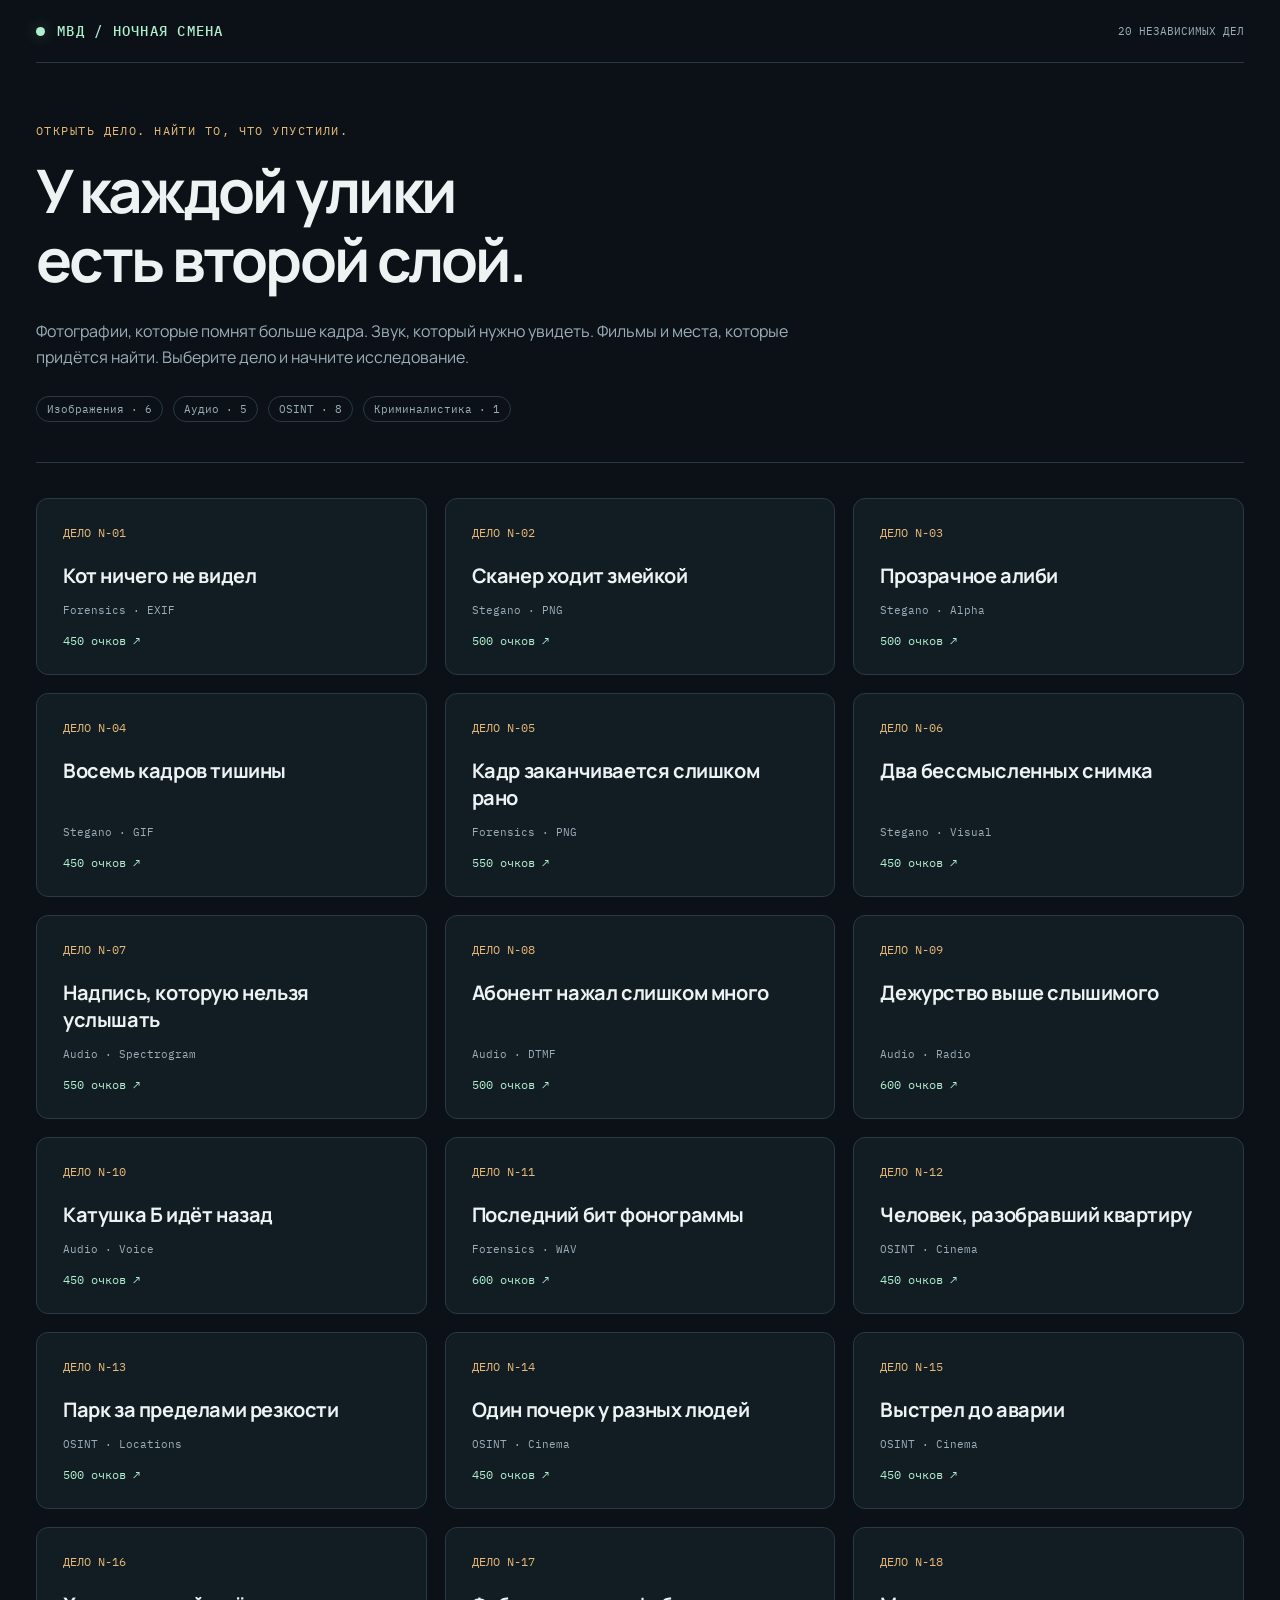
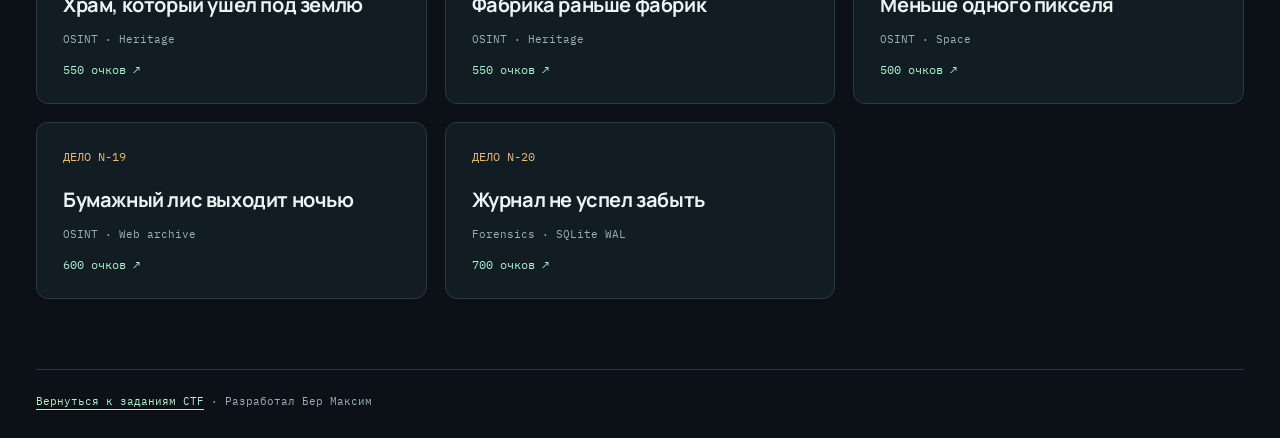
==== night-shift-2026/index.html @ cb9be5d0 "Add 20 Night Shift multimedia and OSINT challenge laboratories" ====
<!doctype html><html lang="ru"><head><meta charset="utf-8"><meta name="viewport" content="width=device-width,initial-scale=1"><title>Ночная смена — 20 дел</title><link rel="stylesheet" href="style.css"></head><body><div class="wrap"><header class="top"><a class="brand" href="./"><b></b>МВД / НОЧНАЯ СМЕНА</a><small>20 НЕЗАВИСИМЫХ ДЕЛ</small></header><main><section class="hero"><div class="eyebrow">Открыть дело. Найти то, что упустили.</div><h1>У каждой улики<br>есть второй слой.</h1><p class="lede">Фотографии, которые помнят больше кадра. Звук, который нужно увидеть. Фильмы и места, которые придётся найти. Выберите дело и начните исследование.</p><div class="meta"><span class="pill">Изображения · 6</span><span class="pill">Аудио · 5</span><span class="pill">OSINT · 8</span><span class="pill">Криминалистика · 1</span></div></section><section class="grid"><a class="case-card" href="01/"><span class="num">ДЕЛО N-01</span><h2>Кот ничего не видел</h2><span class="cat">Forensics · EXIF</span><span class="pts">450 очков ↗</span></a><a class="case-card" href="02/"><span class="num">ДЕЛО N-02</span><h2>Сканер ходит змейкой</h2><span class="cat">Stegano · PNG</span><span class="pts">500 очков ↗</span></a><a class="case-card" href="03/"><span class="num">ДЕЛО N-03</span><h2>Прозрачное алиби</h2><span class="cat">Stegano · Alpha</span><span class="pts">500 очков ↗</span></a><a class="case-card" href="04/"><span class="num">ДЕЛО N-04</span><h2>Восемь кадров тишины</h2><span class="cat">Stegano · GIF</span><span class="pts">450 очков ↗</span></a><a class="case-card" href="05/"><span class="num">ДЕЛО N-05</span><h2>Кадр заканчивается слишком рано</h2><span class="cat">Forensics · PNG</span><span class="pts">550 очков ↗</span></a><a class="case-card" href="06/"><span class="num">ДЕЛО N-06</span><h2>Два бессмысленных снимка</h2><span class="cat">Stegano · Visual</span><span class="pts">450 очков ↗</span></a><a class="case-card" href="07/"><span class="num">ДЕЛО N-07</span><h2>Надпись, которую нельзя услышать</h2><span class="cat">Audio · Spectrogram</span><span class="pts">550 очков ↗</span></a><a class="case-card" href="08/"><span class="num">ДЕЛО N-08</span><h2>Абонент нажал слишком много</h2><span class="cat">Audio · DTMF</span><span class="pts">500 очков ↗</span></a><a class="case-card" href="09/"><span class="num">ДЕЛО N-09</span><h2>Дежурство выше слышимого</h2><span class="cat">Audio · Radio</span><span class="pts">600 очков ↗</span></a><a class="case-card" href="10/"><span class="num">ДЕЛО N-10</span><h2>Катушка Б идёт назад</h2><span class="cat">Audio · Voice</span><span class="pts">450 очков ↗</span></a><a class="case-card" href="11/"><span class="num">ДЕЛО N-11</span><h2>Последний бит фонограммы</h2><span class="cat">Forensics · WAV</span><span class="pts">600 очков ↗</span></a><a class="case-card" href="12/"><span class="num">ДЕЛО N-12</span><h2>Человек, разобравший квартиру</h2><span class="cat">OSINT · Cinema</span><span class="pts">450 очков ↗</span></a><a class="case-card" href="13/"><span class="num">ДЕЛО N-13</span><h2>Парк за пределами резкости</h2><span class="cat">OSINT · Locations</span><span class="pts">500 очков ↗</span></a><a class="case-card" href="14/"><span class="num">ДЕЛО N-14</span><h2>Один почерк у разных людей</h2><span class="cat">OSINT · Cinema</span><span class="pts">450 очков ↗</span></a><a class="case-card" href="15/"><span class="num">ДЕЛО N-15</span><h2>Выстрел до аварии</h2><span class="cat">OSINT · Cinema</span><span class="pts">450 очков ↗</span></a><a class="case-card" href="16/"><span class="num">ДЕЛО N-16</span><h2>Храм, который ушёл под землю</h2><span class="cat">OSINT · Heritage</span><span class="pts">550 очков ↗</span></a><a class="case-card" href="17/"><span class="num">ДЕЛО N-17</span><h2>Фабрика раньше фабрик</h2><span class="cat">OSINT · Heritage</span><span class="pts">550 очков ↗</span></a><a class="case-card" href="18/"><span class="num">ДЕЛО N-18</span><h2>Меньше одного пикселя</h2><span class="cat">OSINT · Space</span><span class="pts">500 очков ↗</span></a><a class="case-card" href="19/"><span class="num">ДЕЛО N-19</span><h2>Бумажный лис выходит ночью</h2><span class="cat">OSINT · Web archive</span><span class="pts">600 очков ↗</span></a><a class="case-card" href="20/"><span class="num">ДЕЛО N-20</span><h2>Журнал не успел забыть</h2><span class="cat">Forensics · SQLite WAL</span><span class="pts">700 очков ↗</span></a></section></main><footer><a href="https://mvd-ctf.onrender.com/challenges">Вернуться к заданиям CTF</a> · Разработал Бер Максим</footer></div></body></html>
---- night-shift-2026/style.css ----
@import url('https://fonts.googleapis.com/css2?family=IBM+Plex+Mono:wght@400;500;600&family=Manrope:wght@400;500;600;700;800&display=swap');
:root{color-scheme:dark;--bg:#0b1116;--panel:#121c23;--line:#2a3944;--ink:#edf3f3;--muted:#9baeb9;--mint:#aff0ce;--amber:#e7b978}
*{box-sizing:border-box}body{margin:0;background:var(--bg);color:var(--ink);font:15px/1.65 Manrope,system-ui,sans-serif}a{color:var(--mint);text-underline-offset:4px}button,input,select,textarea{font:inherit}button,select{background:#1a2a34;border:1px solid #38505f;color:var(--ink);padding:9px 14px;border-radius:7px;cursor:pointer}button:hover{border-color:var(--mint)}button:focus-visible,a:focus-visible{outline:2px solid var(--amber);outline-offset:4px}button:disabled{opacity:.45;cursor:wait}.wrap{max-width:1320px;margin:auto;padding:0 36px}.top{border-bottom:1px solid var(--line);padding:22px 0;display:flex;align-items:center;justify-content:space-between;gap:20px}.brand{font:500 14px 'IBM Plex Mono',monospace;letter-spacing:.09em;text-decoration:none}.brand b{display:inline-block;width:9px;height:9px;background:var(--mint);border-radius:50%;margin-right:12px;box-shadow:0 0 16px #aff0ce55}.top small{color:var(--muted);font:11px 'IBM Plex Mono',monospace}.hero{padding:60px 0 40px;border-bottom:1px solid var(--line)}.eyebrow{color:var(--amber);font:12px 'IBM Plex Mono',monospace;letter-spacing:.12em;text-transform:uppercase}h1{font-size:clamp(30px,5vw,60px);line-height:1.15;letter-spacing:-.045em;font-weight:700;margin:18px 0 24px;max-width:1050px}.lede{max-width:820px;color:var(--muted);font-size:16px}.meta{display:flex;gap:10px;flex-wrap:wrap;margin:25px 0 0}.pill{border:1px solid var(--line);padding:5px 10px;border-radius:30px;color:var(--muted);font:11px 'IBM Plex Mono',monospace}.pill.score{color:var(--mint)}.work{display:grid;grid-template-columns:minmax(0,1fr) 310px;gap:32px;padding:34px 0 70px}.evidence{min-width:0}.section-title{font:12px 'IBM Plex Mono',monospace;letter-spacing:.08em;color:var(--muted);text-transform:uppercase;margin:0 0 17px}.media-card{border:1px solid var(--line);border-radius:12px;overflow:hidden;margin-bottom:24px;background:var(--panel)}.media-top{padding:14px 20px;border-bottom:1px solid var(--line);display:flex;align-items:center;justify-content:space-between;gap:12px}.filename{font:12px 'IBM Plex Mono',monospace;overflow-wrap:anywhere}.viewport{padding:20px;overflow:auto;max-height:740px;text-align:center;background:repeating-conic-gradient(#17222a 0% 25%,#132029 0% 50%) 50%/20px 20px}.viewport img{display:block;width:100%;height:auto;max-width:100%;margin:auto;transform-origin:50% 0}.toolbar{display:flex;gap:10px;flex-wrap:wrap;padding:12px 18px;border-top:1px solid var(--line);align-items:center}.toolbar label,.audio-controls label{font:12px 'IBM Plex Mono',monospace;color:var(--muted)}.toolbar input{width:120px}.side-box{padding:22px;background:var(--panel);border:1px solid var(--line);border-radius:12px;margin-bottom:18px}.side-box h2{font:12px 'IBM Plex Mono',monospace;letter-spacing:.06em;margin:0 0 18px;color:var(--amber);text-transform:uppercase}.download{display:flex;justify-content:space-between;gap:10px;padding:10px 0;border-bottom:1px solid var(--line);font:12px 'IBM Plex Mono',monospace;overflow-wrap:anywhere}.download:last-child{border:0}.download span{color:var(--muted)}textarea{resize:vertical;min-height:200px;width:100%;background:#0c151b;border:1px solid var(--line);border-radius:6px;padding:12px;color:var(--ink);font:13px/1.7 'IBM Plex Mono',monospace}.saved{font:11px 'IBM Plex Mono',monospace;color:var(--muted);margin:8px 0 0}.submit-link{display:block;text-align:center;text-decoration:none;border-radius:7px;padding:12px 16px;background:var(--mint);color:#10221b;font-weight:700}.muted{color:var(--muted)}.audio-body{padding:20px}.audio-body audio{width:100%}.audio-controls{display:flex;gap:12px;flex-wrap:wrap;align-items:center;margin:18px 0}.audio-controls input[type=number]{width:90px;padding:7px;background:#0b161e;border:1px solid var(--line);color:var(--ink);border-radius:5px}.audio-body canvas{display:block;max-width:100%;width:100%;background:#081017;border:1px solid var(--line);border-radius:7px}.audio-status{min-height:24px;color:var(--muted);font:11px 'IBM Plex Mono',monospace;margin-top:12px}.file-only{padding:20px}.grid{display:grid;grid-template-columns:repeat(3,minmax(0,1fr));gap:18px;margin:35px 0 70px}.case-card{display:flex;flex-direction:column;text-decoration:none;border:1px solid var(--line);border-radius:12px;padding:26px;background:var(--panel);color:var(--ink);transition:transform .15s,border-color .15s}.case-card:hover{transform:translateY(-4px);border-color:#8dbfa7}.case-card .num{font:12px 'IBM Plex Mono',monospace;color:var(--amber)}.case-card h2{font-size:20px;line-height:1.35;margin:22px 0 14px;letter-spacing:-.02em}.case-card .cat{font:11px 'IBM Plex Mono',monospace;color:var(--muted);margin-top:auto}.case-card .pts{font:12px 'IBM Plex Mono',monospace;color:var(--mint);margin-top:16px}footer{border-top:1px solid var(--line);padding:24px 0 30px;color:var(--muted);font:11px 'IBM Plex Mono',monospace}.error{padding:25px;border:1px solid #bd6d66;border-radius:8px;color:#ffc6be}.visually-hidden{position:absolute;clip:rect(0,0,0,0);width:1px;height:1px;overflow:hidden}.light{filter:brightness(1.8) contrast(1.2)}@media(max-width:950px){.work{grid-template-columns:minmax(0,1fr)}.sidebar{display:grid;grid-template-columns:1fr 1fr;gap:18px}.grid{grid-template-columns:repeat(2,minmax(0,1fr))}}@media(max-width:600px){.wrap{padding:0 18px}.hero{padding:36px 0 28px}.top small{display:none}.work{gap:18px;padding-top:24px}.sidebar,.grid{grid-template-columns:1fr}.media-top{padding:12px;flex-wrap:wrap}.audio-controls{gap:8px}.lede{font-size:14px}.case-card{padding:22px}h1{font-size:36px}}
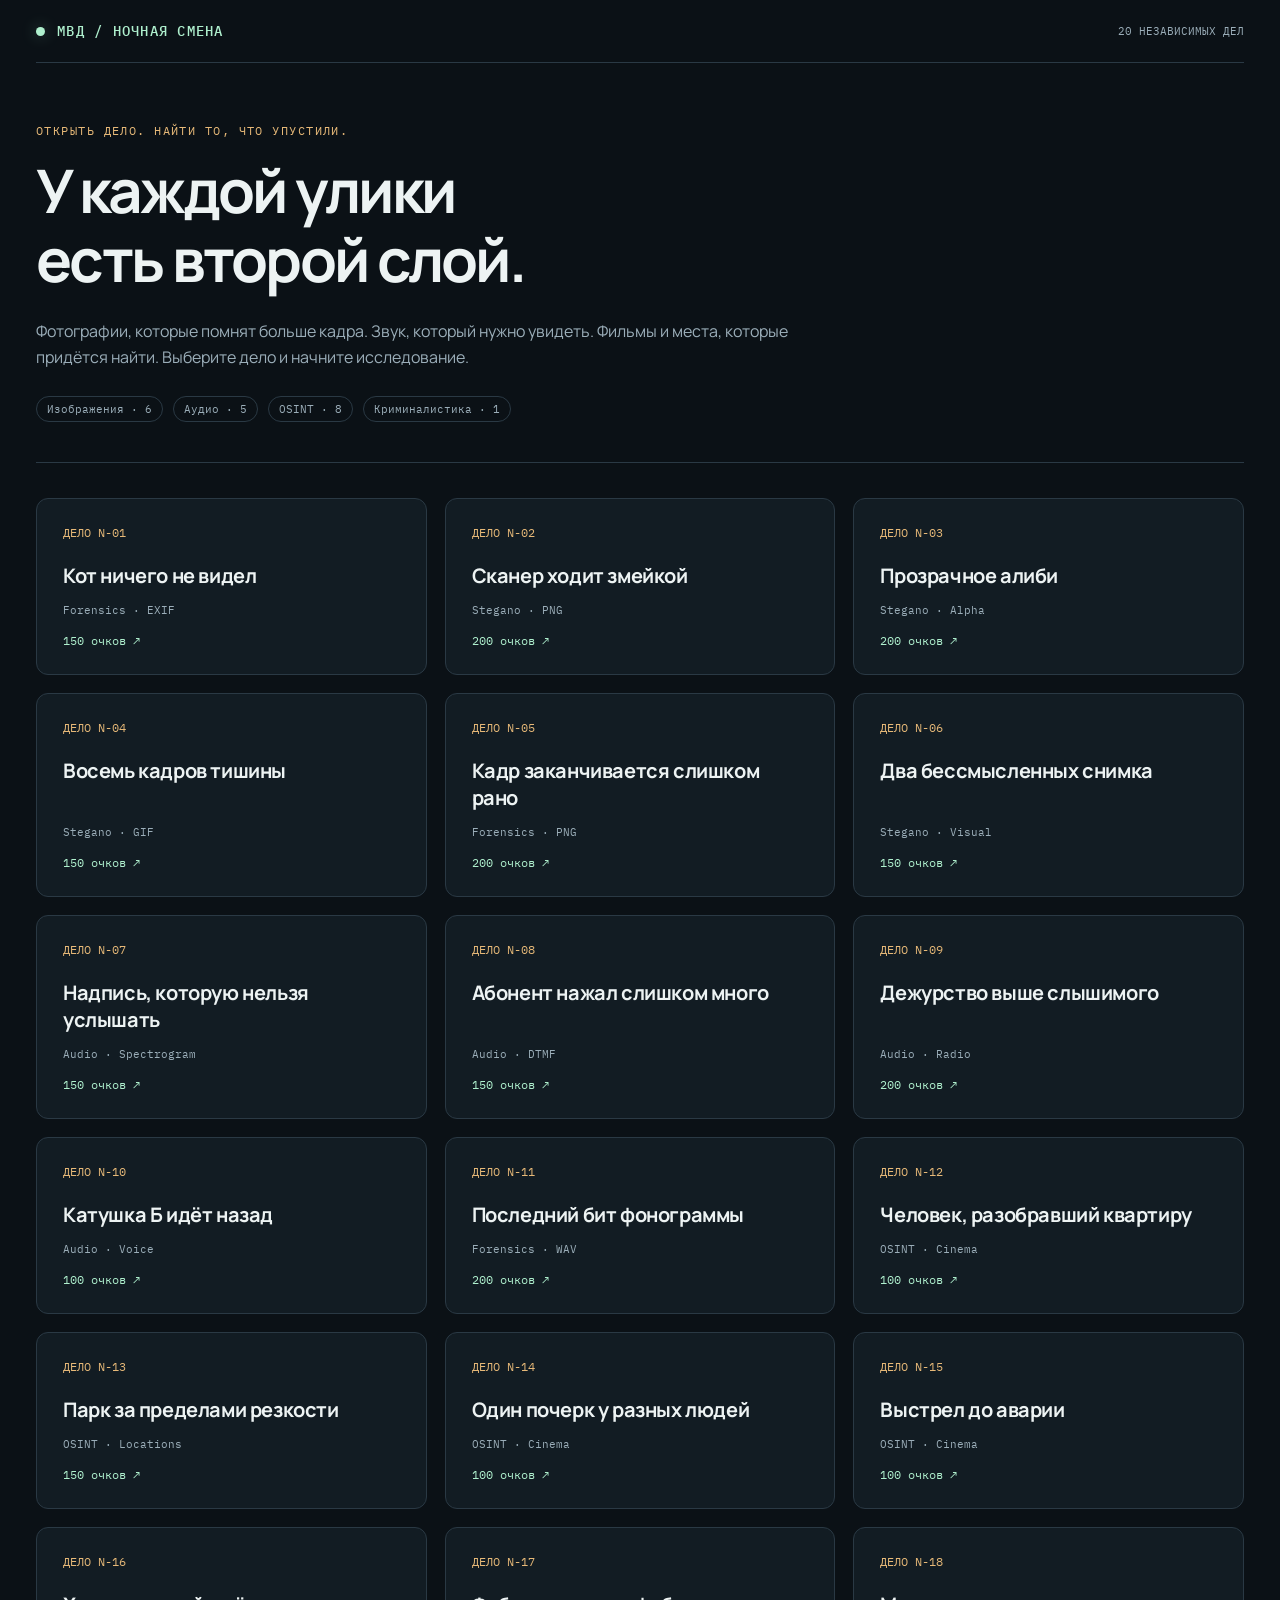
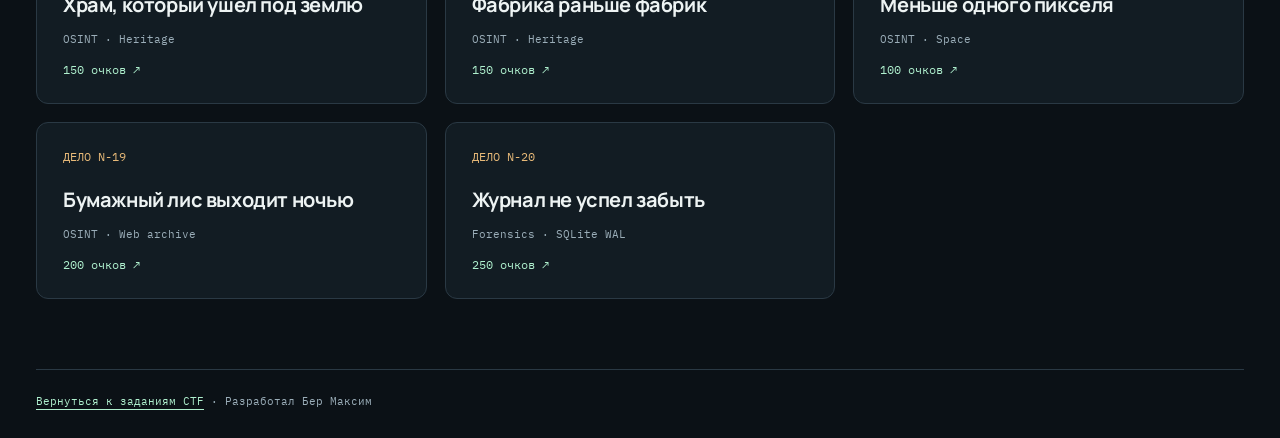
==== commit 6898eb00: "Rebalance Night Shift and add 20 evidence room challenges" ====
--- a/night-shift-2026/index.html
+++ b/night-shift-2026/index.html
@@ -1 +1 @@
-<!doctype html><html lang="ru"><head><meta charset="utf-8"><meta name="viewport" content="width=device-width,initial-scale=1"><title>Ночная смена — 20 дел</title><link rel="stylesheet" href="style.css"></head><body><div class="wrap"><header class="top"><a class="brand" href="./"><b></b>МВД / НОЧНАЯ СМЕНА</a><small>20 НЕЗАВИСИМЫХ ДЕЛ</small></header><main><section class="hero"><div class="eyebrow">Открыть дело. Найти то, что упустили.</div><h1>У каждой улики<br>есть второй слой.</h1><p class="lede">Фотографии, которые помнят больше кадра. Звук, который нужно увидеть. Фильмы и места, которые придётся найти. Выберите дело и начните исследование.</p><div class="meta"><span class="pill">Изображения · 6</span><span class="pill">Аудио · 5</span><span class="pill">OSINT · 8</span><span class="pill">Криминалистика · 1</span></div></section><section class="grid"><a class="case-card" href="01/"><span class="num">ДЕЛО N-01</span><h2>Кот ничего не видел</h2><span class="cat">Forensics · EXIF</span><span class="pts">450 очков ↗</span></a><a class="case-card" href="02/"><span class="num">ДЕЛО N-02</span><h2>Сканер ходит змейкой</h2><span class="cat">Stegano · PNG</span><span class="pts">500 очков ↗</span></a><a class="case-card" href="03/"><span class="num">ДЕЛО N-03</span><h2>Прозрачное алиби</h2><span class="cat">Stegano · Alpha</span><span class="pts">500 очков ↗</span></a><a class="case-card" href="04/"><span class="num">ДЕЛО N-04</span><h2>Восемь кадров тишины</h2><span class="cat">Stegano · GIF</span><span class="pts">450 очков ↗</span></a><a class="case-card" href="05/"><span class="num">ДЕЛО N-05</span><h2>Кадр заканчивается слишком рано</h2><span class="cat">Forensics · PNG</span><span class="pts">550 очков ↗</span></a><a class="case-card" href="06/"><span class="num">ДЕЛО N-06</span><h2>Два бессмысленных снимка</h2><span class="cat">Stegano · Visual</span><span class="pts">450 очков ↗</span></a><a class="case-card" href="07/"><span class="num">ДЕЛО N-07</span><h2>Надпись, которую нельзя услышать</h2><span class="cat">Audio · Spectrogram</span><span class="pts">550 очков ↗</span></a><a class="case-card" href="08/"><span class="num">ДЕЛО N-08</span><h2>Абонент нажал слишком много</h2><span class="cat">Audio · DTMF</span><span class="pts">500 очков ↗</span></a><a class="case-card" href="09/"><span class="num">ДЕЛО N-09</span><h2>Дежурство выше слышимого</h2><span class="cat">Audio · Radio</span><span class="pts">600 очков ↗</span></a><a class="case-card" href="10/"><span class="num">ДЕЛО N-10</span><h2>Катушка Б идёт назад</h2><span class="cat">Audio · Voice</span><span class="pts">450 очков ↗</span></a><a class="case-card" href="11/"><span class="num">ДЕЛО N-11</span><h2>Последний бит фонограммы</h2><span class="cat">Forensics · WAV</span><span class="pts">600 очков ↗</span></a><a class="case-card" href="12/"><span class="num">ДЕЛО N-12</span><h2>Человек, разобравший квартиру</h2><span class="cat">OSINT · Cinema</span><span class="pts">450 очков ↗</span></a><a class="case-card" href="13/"><span class="num">ДЕЛО N-13</span><h2>Парк за пределами резкости</h2><span class="cat">OSINT · Locations</span><span class="pts">500 очков ↗</span></a><a class="case-card" href="14/"><span class="num">ДЕЛО N-14</span><h2>Один почерк у разных людей</h2><span class="cat">OSINT · Cinema</span><span class="pts">450 очков ↗</span></a><a class="case-card" href="15/"><span class="num">ДЕЛО N-15</span><h2>Выстрел до аварии</h2><span class="cat">OSINT · Cinema</span><span class="pts">450 очков ↗</span></a><a class="case-card" href="16/"><span class="num">ДЕЛО N-16</span><h2>Храм, который ушёл под землю</h2><span class="cat">OSINT · Heritage</span><span class="pts">550 очков ↗</span></a><a class="case-card" href="17/"><span class="num">ДЕЛО N-17</span><h2>Фабрика раньше фабрик</h2><span class="cat">OSINT · Heritage</span><span class="pts">550 очков ↗</span></a><a class="case-card" href="18/"><span class="num">ДЕЛО N-18</span><h2>Меньше одного пикселя</h2><span class="cat">OSINT · Space</span><span class="pts">500 очков ↗</span></a><a class="case-card" href="19/"><span class="num">ДЕЛО N-19</span><h2>Бумажный лис выходит ночью</h2><span class="cat">OSINT · Web archive</span><span class="pts">600 очков ↗</span></a><a class="case-card" href="20/"><span class="num">ДЕЛО N-20</span><h2>Журнал не успел забыть</h2><span class="cat">Forensics · SQLite WAL</span><span class="pts">700 очков ↗</span></a></section></main><footer><a href="https://mvd-ctf.onrender.com/challenges">Вернуться к заданиям CTF</a> · Разработал Бер Максим</footer></div></body></html>+<!doctype html><html lang="ru"><head><meta charset="utf-8"><meta name="viewport" content="width=device-width,initial-scale=1"><title>Ночная смена — 20 дел</title><link rel="stylesheet" href="style.css"></head><body><div class="wrap"><header class="top"><a class="brand" href="./"><b></b>МВД / НОЧНАЯ СМЕНА</a><small>20 НЕЗАВИСИМЫХ ДЕЛ</small></header><main><section class="hero"><div class="eyebrow">Открыть дело. Найти то, что упустили.</div><h1>У каждой улики<br>есть второй слой.</h1><p class="lede">Фотографии, которые помнят больше кадра. Звук, который нужно увидеть. Фильмы и места, которые придётся найти. Выберите дело и начните исследование.</p><div class="meta"><span class="pill">Изображения · 6</span><span class="pill">Аудио · 5</span><span class="pill">OSINT · 8</span><span class="pill">Криминалистика · 1</span></div></section><section class="grid"><a class="case-card" href="01/"><span class="num">ДЕЛО N-01</span><h2>Кот ничего не видел</h2><span class="cat">Forensics · EXIF</span><span class="pts">150 очков ↗</span></a><a class="case-card" href="02/"><span class="num">ДЕЛО N-02</span><h2>Сканер ходит змейкой</h2><span class="cat">Stegano · PNG</span><span class="pts">200 очков ↗</span></a><a class="case-card" href="03/"><span class="num">ДЕЛО N-03</span><h2>Прозрачное алиби</h2><span class="cat">Stegano · Alpha</span><span class="pts">200 очков ↗</span></a><a class="case-card" href="04/"><span class="num">ДЕЛО N-04</span><h2>Восемь кадров тишины</h2><span class="cat">Stegano · GIF</span><span class="pts">150 очков ↗</span></a><a class="case-card" href="05/"><span class="num">ДЕЛО N-05</span><h2>Кадр заканчивается слишком рано</h2><span class="cat">Forensics · PNG</span><span class="pts">200 очков ↗</span></a><a class="case-card" href="06/"><span class="num">ДЕЛО N-06</span><h2>Два бессмысленных снимка</h2><span class="cat">Stegano · Visual</span><span class="pts">150 очков ↗</span></a><a class="case-card" href="07/"><span class="num">ДЕЛО N-07</span><h2>Надпись, которую нельзя услышать</h2><span class="cat">Audio · Spectrogram</span><span class="pts">150 очков ↗</span></a><a class="case-card" href="08/"><span class="num">ДЕЛО N-08</span><h2>Абонент нажал слишком много</h2><span class="cat">Audio · DTMF</span><span class="pts">150 очков ↗</span></a><a class="case-card" href="09/"><span class="num">ДЕЛО N-09</span><h2>Дежурство выше слышимого</h2><span class="cat">Audio · Radio</span><span class="pts">200 очков ↗</span></a><a class="case-card" href="10/"><span class="num">ДЕЛО N-10</span><h2>Катушка Б идёт назад</h2><span class="cat">Audio · Voice</span><span class="pts">100 очков ↗</span></a><a class="case-card" href="11/"><span class="num">ДЕЛО N-11</span><h2>Последний бит фонограммы</h2><span class="cat">Forensics · WAV</span><span class="pts">200 очков ↗</span></a><a class="case-card" href="12/"><span class="num">ДЕЛО N-12</span><h2>Человек, разобравший квартиру</h2><span class="cat">OSINT · Cinema</span><span class="pts">100 очков ↗</span></a><a class="case-card" href="13/"><span class="num">ДЕЛО N-13</span><h2>Парк за пределами резкости</h2><span class="cat">OSINT · Locations</span><span class="pts">150 очков ↗</span></a><a class="case-card" href="14/"><span class="num">ДЕЛО N-14</span><h2>Один почерк у разных людей</h2><span class="cat">OSINT · Cinema</span><span class="pts">100 очков ↗</span></a><a class="case-card" href="15/"><span class="num">ДЕЛО N-15</span><h2>Выстрел до аварии</h2><span class="cat">OSINT · Cinema</span><span class="pts">100 очков ↗</span></a><a class="case-card" href="16/"><span class="num">ДЕЛО N-16</span><h2>Храм, который ушёл под землю</h2><span class="cat">OSINT · Heritage</span><span class="pts">150 очков ↗</span></a><a class="case-card" href="17/"><span class="num">ДЕЛО N-17</span><h2>Фабрика раньше фабрик</h2><span class="cat">OSINT · Heritage</span><span class="pts">150 очков ↗</span></a><a class="case-card" href="18/"><span class="num">ДЕЛО N-18</span><h2>Меньше одного пикселя</h2><span class="cat">OSINT · Space</span><span class="pts">100 очков ↗</span></a><a class="case-card" href="19/"><span class="num">ДЕЛО N-19</span><h2>Бумажный лис выходит ночью</h2><span class="cat">OSINT · Web archive</span><span class="pts">200 очков ↗</span></a><a class="case-card" href="20/"><span class="num">ДЕЛО N-20</span><h2>Журнал не успел забыть</h2><span class="cat">Forensics · SQLite WAL</span><span class="pts">250 очков ↗</span></a></section></main><footer><a href="https://mvd-ctf.onrender.com/challenges">Вернуться к заданиям CTF</a> · Разработал Бер Максим</footer></div></body></html>
